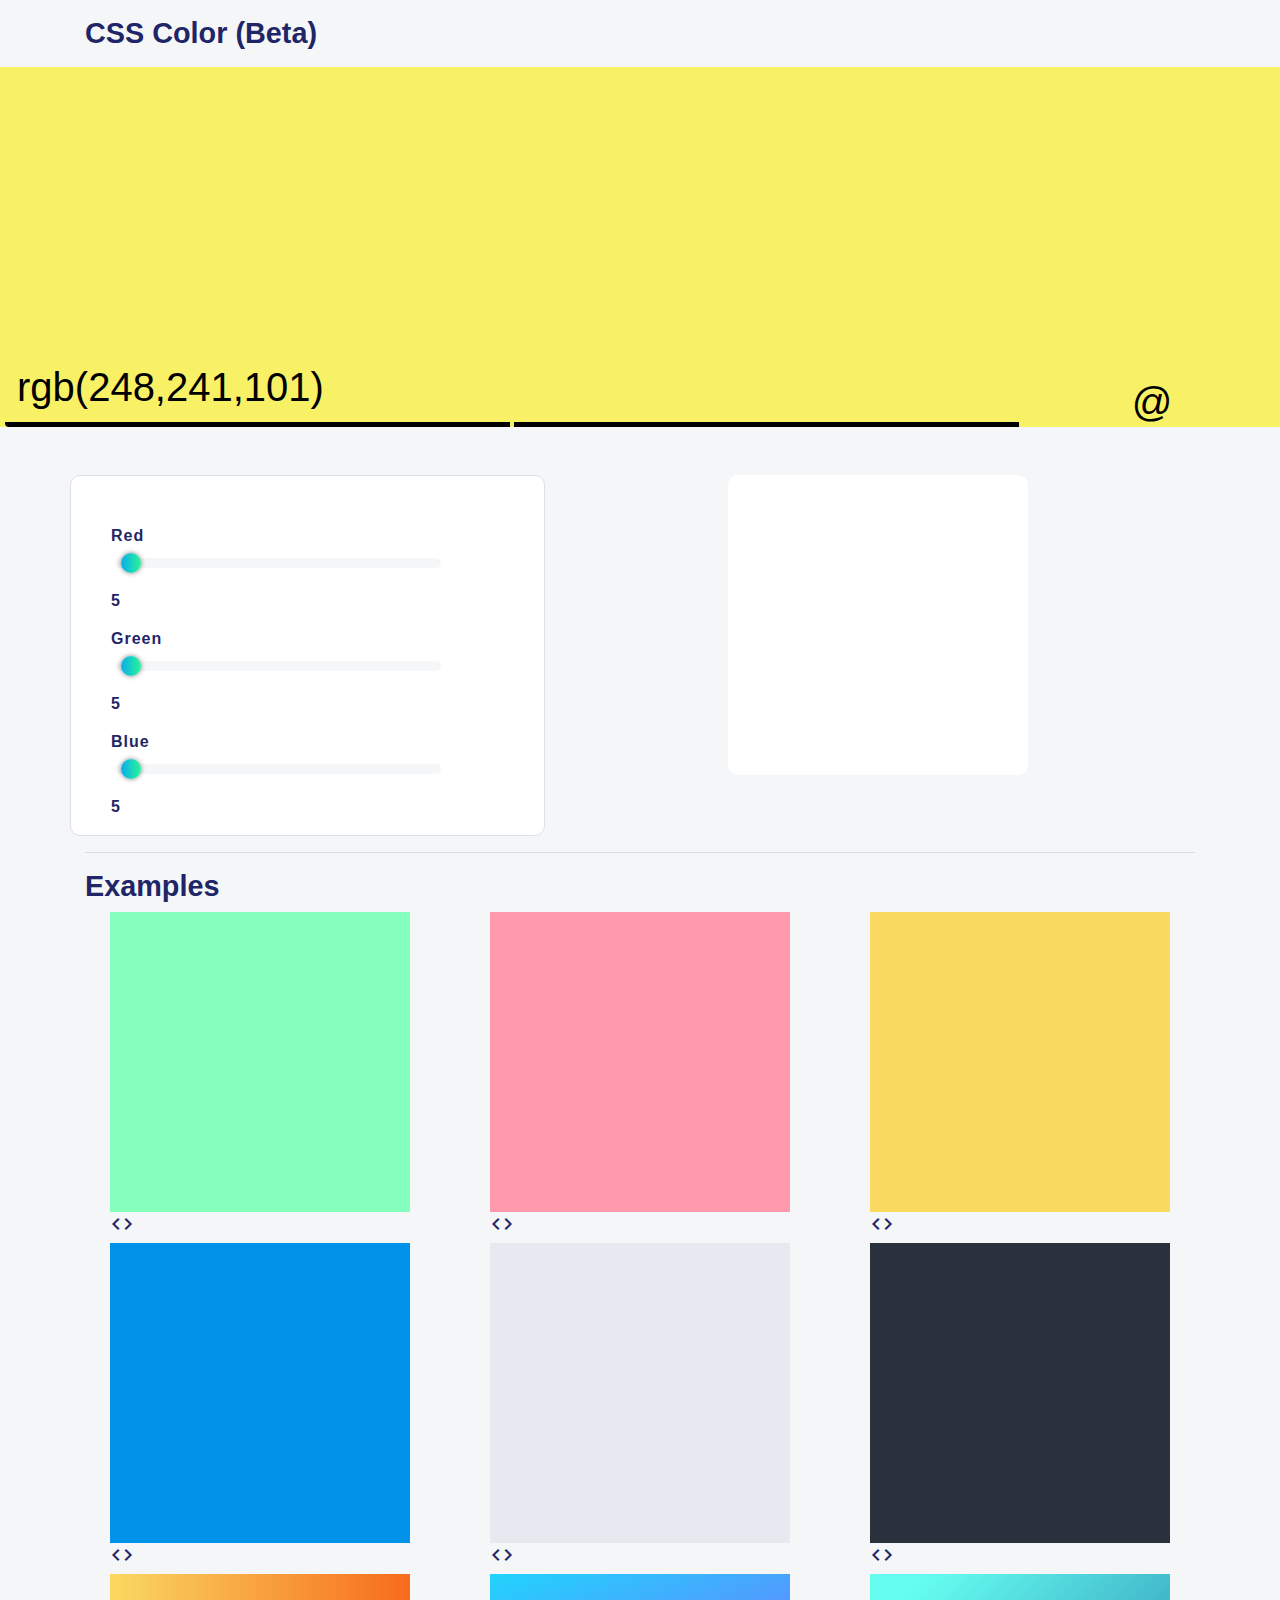
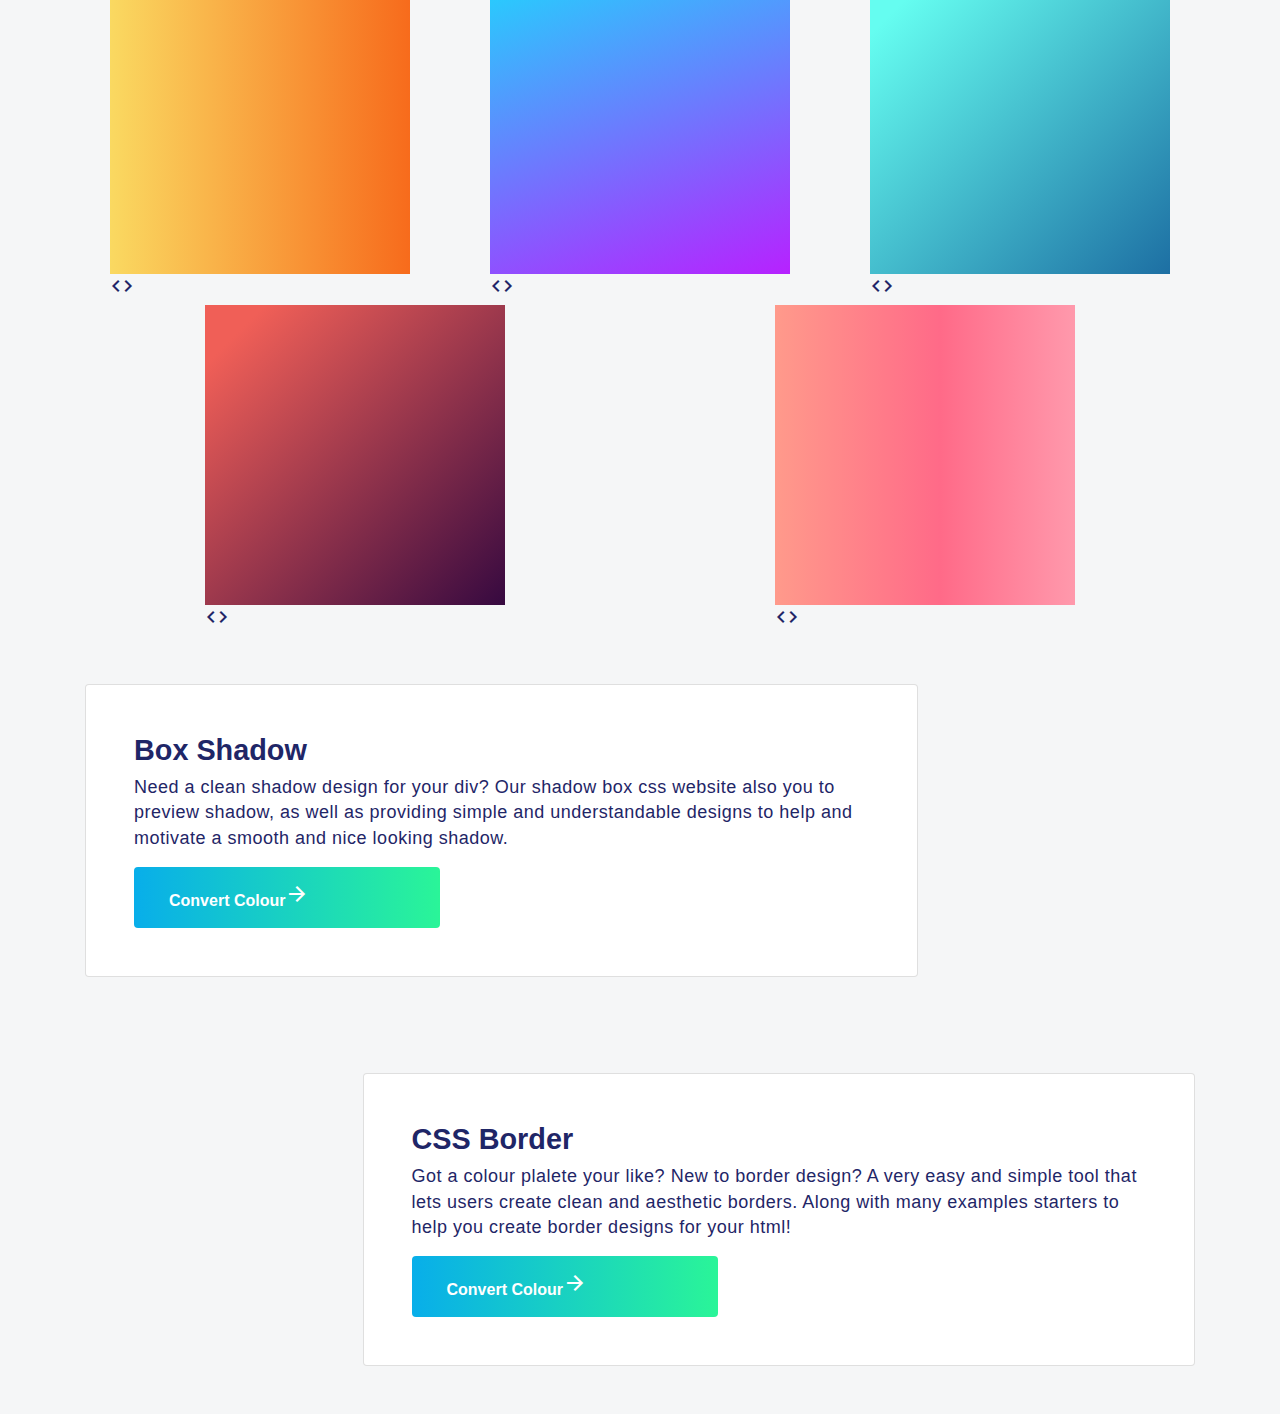
==== index.html @ cdd88bc0 "beta" ====
<!DOCTYPE html>
<html>
    <head>
        <title></title>

        <meta charset="utf-8">
        <meta name="viewport" content="width=device-width, initial-scale=1, shrink-to-fit=no">

        <link href="https://maxcdn.bootstrapcdn.com/bootstrap/4.0.0-alpha.6/css/bootstrap.min.css" rel="stylesheet">
        <link href="https://fonts.googleapis.com/icon?family=Material+Icons" rel="stylesheet">

        <link type="text/css" href="style.css" rel="stylesheet">
        <style>
            .control-btn {
                background: #f5f6f7;
                outline: none;
            }

            .form-control {
                width: 100px;
                display: inline-block;
                margin: 5px;
            }

            #target {
                margin: auto;
                box-sizing: content-box;
                background: #ffffff;
                border-radius: 5px 5px 5px 5px;
                height: 300px;
                width: 300px;
                padding: 30px;
            }

            .wrapper {
                display: table;
                margin: 0 auto;
            }

            .base {
                box-sizing: content-box;
                height: 300px;
                width: 300px;
                background: #ffffff;
            }

            #preview-shadow {
                height: 175px;
                width: 90px;
                background-color: white;
                box-shadow: 0 1px 3px rgba(0,0,0,0.12), 0 1px 2px rgba(0,0,0,0.24);
                margin-right: 30px;
                margin-left: 5px;

            }

            .input-group {
                /* height: 50px;
                font-size: 40px;
                color: black; */
                /* display: flex; */

            }

            #colour-strip {
                height: 40vh;
                width: 100%;
                display: flex;
                font-size: 40px;
                color: black;
            }

            .colour-input {
                width: 80%;
                font-size: 40px;
                color: black;
                background-color: transparent;
                border: none;
                border-bottom: 5px solid black;
                margin-top: auto;
                float: left;

            }

            .colour-input:focus {
                background-color: transparent;
                color: black;
                border-bottom: 5px solid black;
                outline: none;
            }

            #colour-search {
                width: 20%;
                float: left;
                background-color: transparent;
                border: none;
                height: 50px;
                margin-top: auto;
                /* border-bottom: 5px solid black; */
                line-height: 70%;
            }

            #colour-search:focus {
                outline: none;
            }

            #colour-display {
                height: 300px;
                width: 300px;
                border-radius: 10px;
                background-color: white;
            }

            /* Examples */
            #colour-plain-one { background-color: #85FFBD; }
            #colour-plain-one:hover { box-shadow: 0px 0px 61px 2px #85FFBD; }
            #colour-plain-two { background-color: #FF99AC; }
            #colour-plain-two:hover { box-shadow: 0px 0px 61px 2px #FF99AC; }
            #colour-plain-three { background-color: #FBDA61; }
            #colour-plain-three:hover { box-shadow: 0px 0px 61px 2px #FBDA61; }
            #colour-plain-four { background-color: #0093E9; }
            #colour-plain-four:hover { box-shadow: 0px 0px 61px 2px #0093E9; }
            #colour-plain-five { background-color: #e6e9f0; }
            #colour-plain-five:hover { box-shadow: 0px 0px 61px 2px #e6e9f0; }
            #colour-plain-six { background-color: #29323c; }
            #colour-plain-six:hover { box-shadow: 0px 0px 61px 2px #29323c; }

            #colour-gradient-one { background-image: linear-gradient(90deg, #FAD961 0%, #F76B1C 100%); }
            #colour-gradient-two { background-image: linear-gradient(-20deg, #b721ff 0%, #21d4fd 100%); }
            #colour-gradient-three { background-image: linear-gradient( 135deg, #65FDF0 10%, #1D6FA3 100%); }
            #colour-gradient-four { background-image: linear-gradient( 135deg, #F05F57 10%, #360940 100%); }
            #colour-gradient-five { background-image: linear-gradient(90deg, #FF9A8B 0%, #FF6A88 55%, #FF99AC 100%); }


        </style>

    </head>
    <body>
        <div class="container pt-3 pb-2">
            <h1>CSS Color (Beta)</h1>
        </div>

        <div id="colour-strip" class="">
            <div class="input-group">
                <input id="colour-rgb-input" class="form-control colour-input" type="text" value="rgb(248,241,101)" placeholder="rgb(248,241,101)">
                <input id="colour-hex-input" class="form-control colour-input" type="text" value="" placeholder=""> <!-- #F8F165 -->
                <button id="colour-search" type="button" name="button">@</button>
            </div>
        </div>

        <div id="errorMsg" class="text-center"></div>

        <div class="container pt-5">
            <div class="row">
                <div id="controls" class="card col-5">
                    <h3>Red</h3>
                    <input id="red-slider" class="" type="range" min="1" max="255" value="5">
                    <span id="red-value"class="range-value">5</span>
                    <h3>Green</h3>
                    <input id="green-slider" class="" type="range" min="1" max="255" value="5">
                    <span id="green-value"class="range-value">5</span>
                    <h3>Blue</h3>
                    <input id="blue-slider" class="" type="range" min="1" max="255" value="5">
                    <span id="blue-value"class="range-value">5</span>
                </div>
                <div class="col-7">
                    <div class="wrapper">
                        <div id="colour-display" class="">
                        </div>
                    </div>
                    <div class="wrapper">
                        <code id="color-code" class=""></code>
                    </div>
                </div>
            </div> <!-- row -->
        </div> <!-- container -->

        <div class="container">
            <hr>
            <h1>Examples</h1>

            <!-- radius -->
            <div class="row">
                <div class="wrapper">
                    <div id="colour-plain-one" class="base"></div>
                        <i class="material-icons code" code="#85FFBD">code</i>
                </div>

                <div class="wrapper">
                    <div id="colour-plain-two" class="base"></div>
                        <i class="material-icons code" code="#FF99AC">code</i>
                </div>

                <div class="wrapper">
                    <div id="colour-plain-three" class="base"></div>
                        <i class="material-icons code" code="#FBDA61">code</i>
                </div>

                <div class="wrapper">
                    <div id="colour-plain-four" class="base"></div>
                        <i class="material-icons code" code="#0093E9">code</i>
                </div>

                <div class="wrapper">
                    <div id="colour-plain-five" class="base"></div>
                        <i class="material-icons code" code="#e6e9f0">code</i>
                </div>

                <div class="wrapper">
                    <div id="colour-plain-six" class="base"></div>
                        <i class="material-icons code" code="#29323c">code</i>
                </div>

                <!-- gradient -->
                <div class="wrapper">
                    <div id="colour-gradient-one" class="base"></div>
                        <i class="material-icons code" code="linear-gradient(90deg, #FAD961 0%, #F76B1C 100%)">code</i>
                </div>

                <div class="wrapper">
                    <div id="colour-gradient-two" class="base"></div>
                        <i class="material-icons code" code="linear-gradient(-20deg, #b721ff 0%, #21d4fd 100%)">code</i>
                </div>

                <div class="wrapper">
                    <div id="colour-gradient-three" class="base"></div>
                        <i class="material-icons code" code="linear-gradient( 135deg, #65FDF0 10%, #1D6FA3 100%)">code</i>
                </div>

                <div class="wrapper">
                    <div id="colour-gradient-four" class="base"></div>
                        <i class="material-icons code" code="linear-gradient( 135deg, #F05F57 10%, #360940 100%)">code</i>
                </div>

                <div class="wrapper">
                    <div id="colour-gradient-five" class="base"></div>
                        <i class="material-icons code" code="background-image: linear-gradient(90deg, #FF9A8B 0%, #FF6A88 55%, #FF99AC 100%)">code</i>
                </div>

            </div>  <!-- row -->
        </div> <!-- container -->


        <div id="otherCSSFeatures" class="container">

        </div> <!-- container -->

        <script type="text/javascript" src="asset/shadowPreview.js"></script>
        <script type="text/javascript" src="asset/borderPreview.js"></script>
        <script>
            document.getElementById('otherCSSFeatures').appendChild(generateShadowPreview('float-left'));
            document.getElementById('otherCSSFeatures').appendChild(generateBorderPreview('float-right'));
        </script>

        <script src="https://code.jquery.com/jquery-3.3.1.js" crossorigin="anonymous"></script>
        <script src="https://cdnjs.cloudflare.com/ajax/libs/popper.js/1.14.7/umd/popper.min.js" crossorigin="anonymous"></script>
        <script src="https://stackpath.bootstrapcdn.com/bootstrap/4.3.1/js/bootstrap.min.js" crossorigin="anonymous"></script>

        <script type="text/javascript" src="script/colour.js"></script>
    </body>
    </html>
---- style.css ----
/* top right bottom left */

:root {
    --main-bg-color: #f5f6f7;
    --main-font-color: #1f2667;
}

body {
    font-family: "Work Sans", "Helvetica Neue", "Helvetica", Helvetica, Arial, sans-serif;
    background-color: var(--main-bg-color);
    color: var(--main-font-color);
}

h1 {
    font-weight: 900;
    font-size: 1.8em;
    /* margin: 10px 0 10px 50px; */
}

h3 {
    font-weight: 900;
    font-size: 1em;
    letter-spacing: 1px;
}

p {
    font-size: 18px;
    font-weight: 400;
    line-height: 1.4;
    letter-spacing: 0.5px;
}

#controls {
    background-color: white;
    border-radius: 10px;
    border: 1px solid #dae0e6;
    padding: 50px 0 0 40px;
}

/* Input Slider */
input[type="range"]{
    -webkit-appearance:none;
    width: 75%;
    height: 10px;

    margin: 5px;
    display: inline-block;
    background: #f5f6f7;

    border-radius: 5px;
    outline: none;
}

input[type="range"]::-webkit-slider-thumb{
    -webkit-appearance:none;
    width: 20px;
    height: 20px;

    position: relative;
    background-image: linear-gradient(270deg, #2AF598 0%, #08AEEA 100%);

    /* border: 1px solid black; */
    border-radius: 10px;
    box-shadow: 0 0 5px 0 rgba(0,0,0,0.5);
}

.range-value {
    font-weight: 900;
    font-size: 1em;

    line-height: 3.5;
    letter-spacing: 1px;
}


/* Cards at the end */
.preview-btn {
    padding: 15px 35px 15px 35px;
    background-color: #2AF598;
    background-image: linear-gradient(270deg, #2AF598 0%, #08AEEA 100%);
    color: white;
    font-weight: 900;
    border: 0;
}

.preview-btn a {
    text-decoration: none;
    color: inherit;
}

.preview-btn a:hover {
    outline: none;
    text-decoration: none;
    color: inherit;
}

.preview-btn:hover:active {
    outline: none;
    background-image: linear-gradient(270deg, #2AF598 0%, #08AEEA 100%);
}
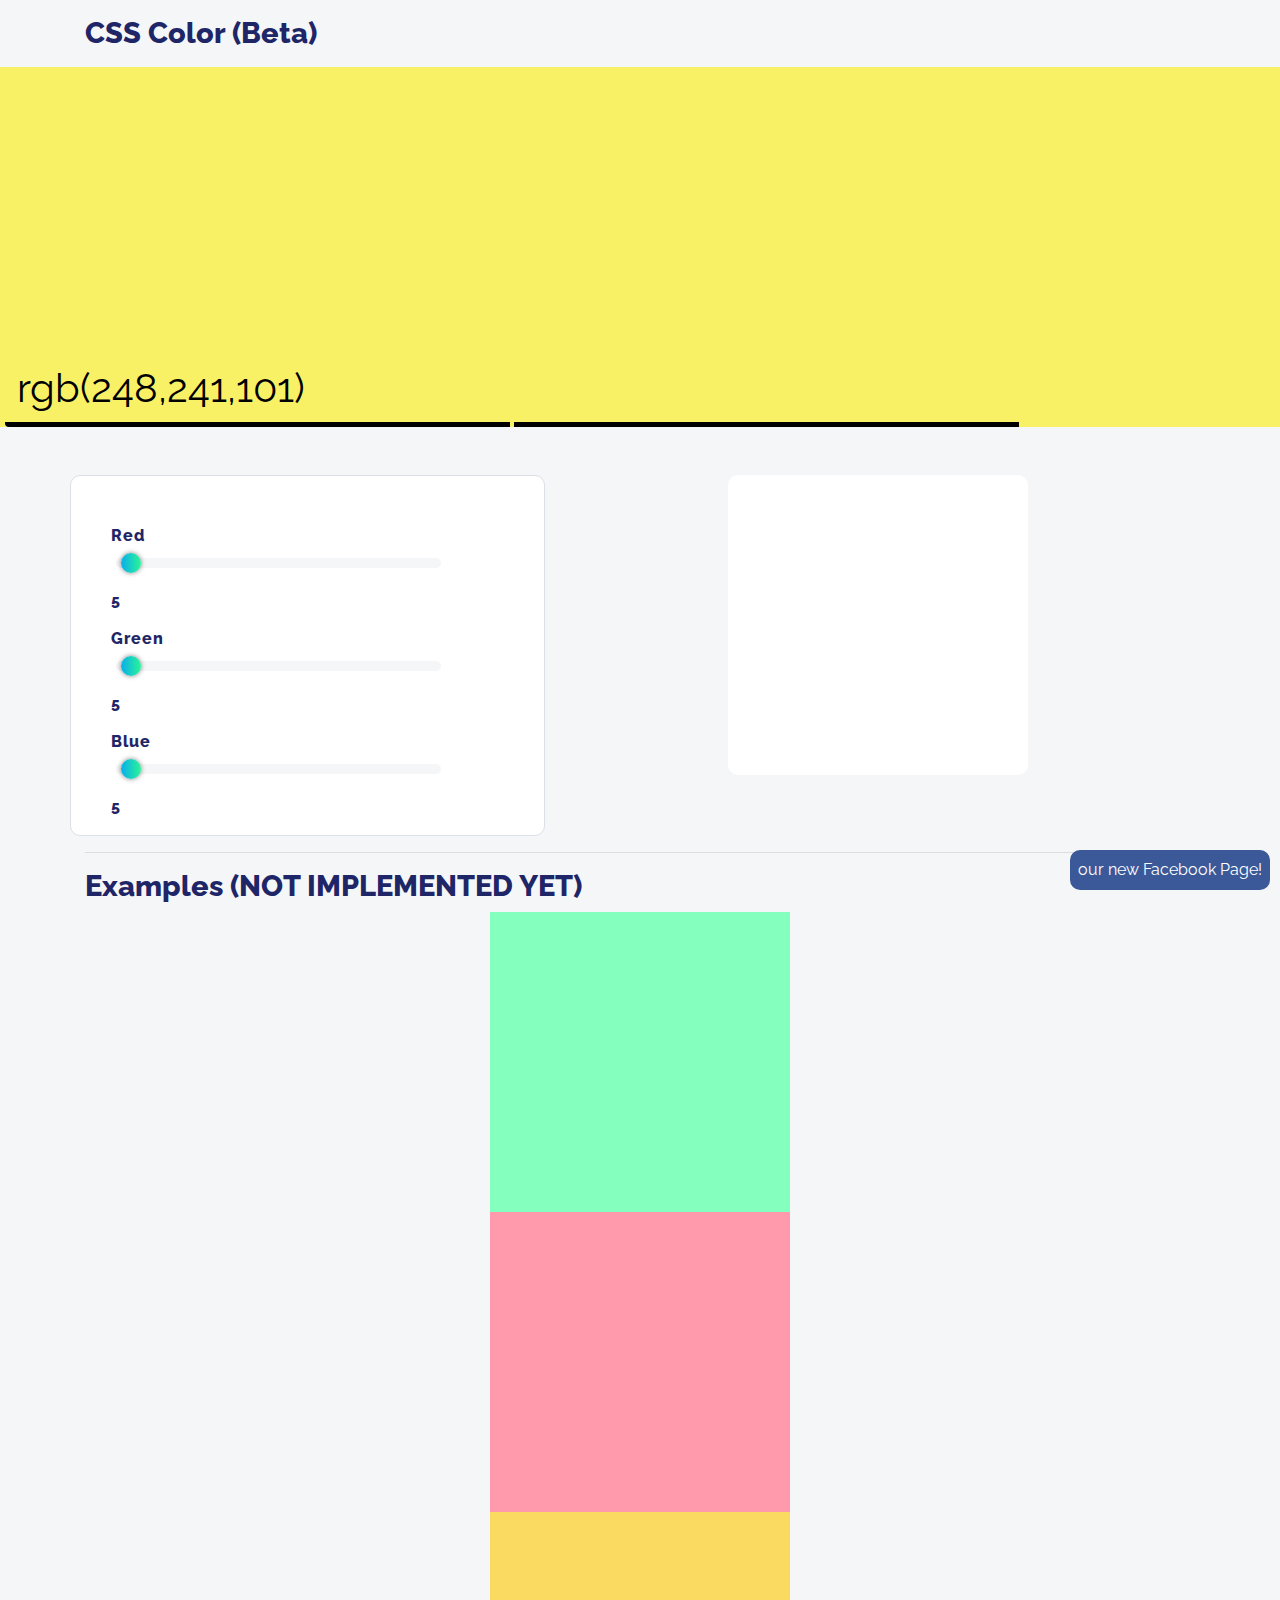
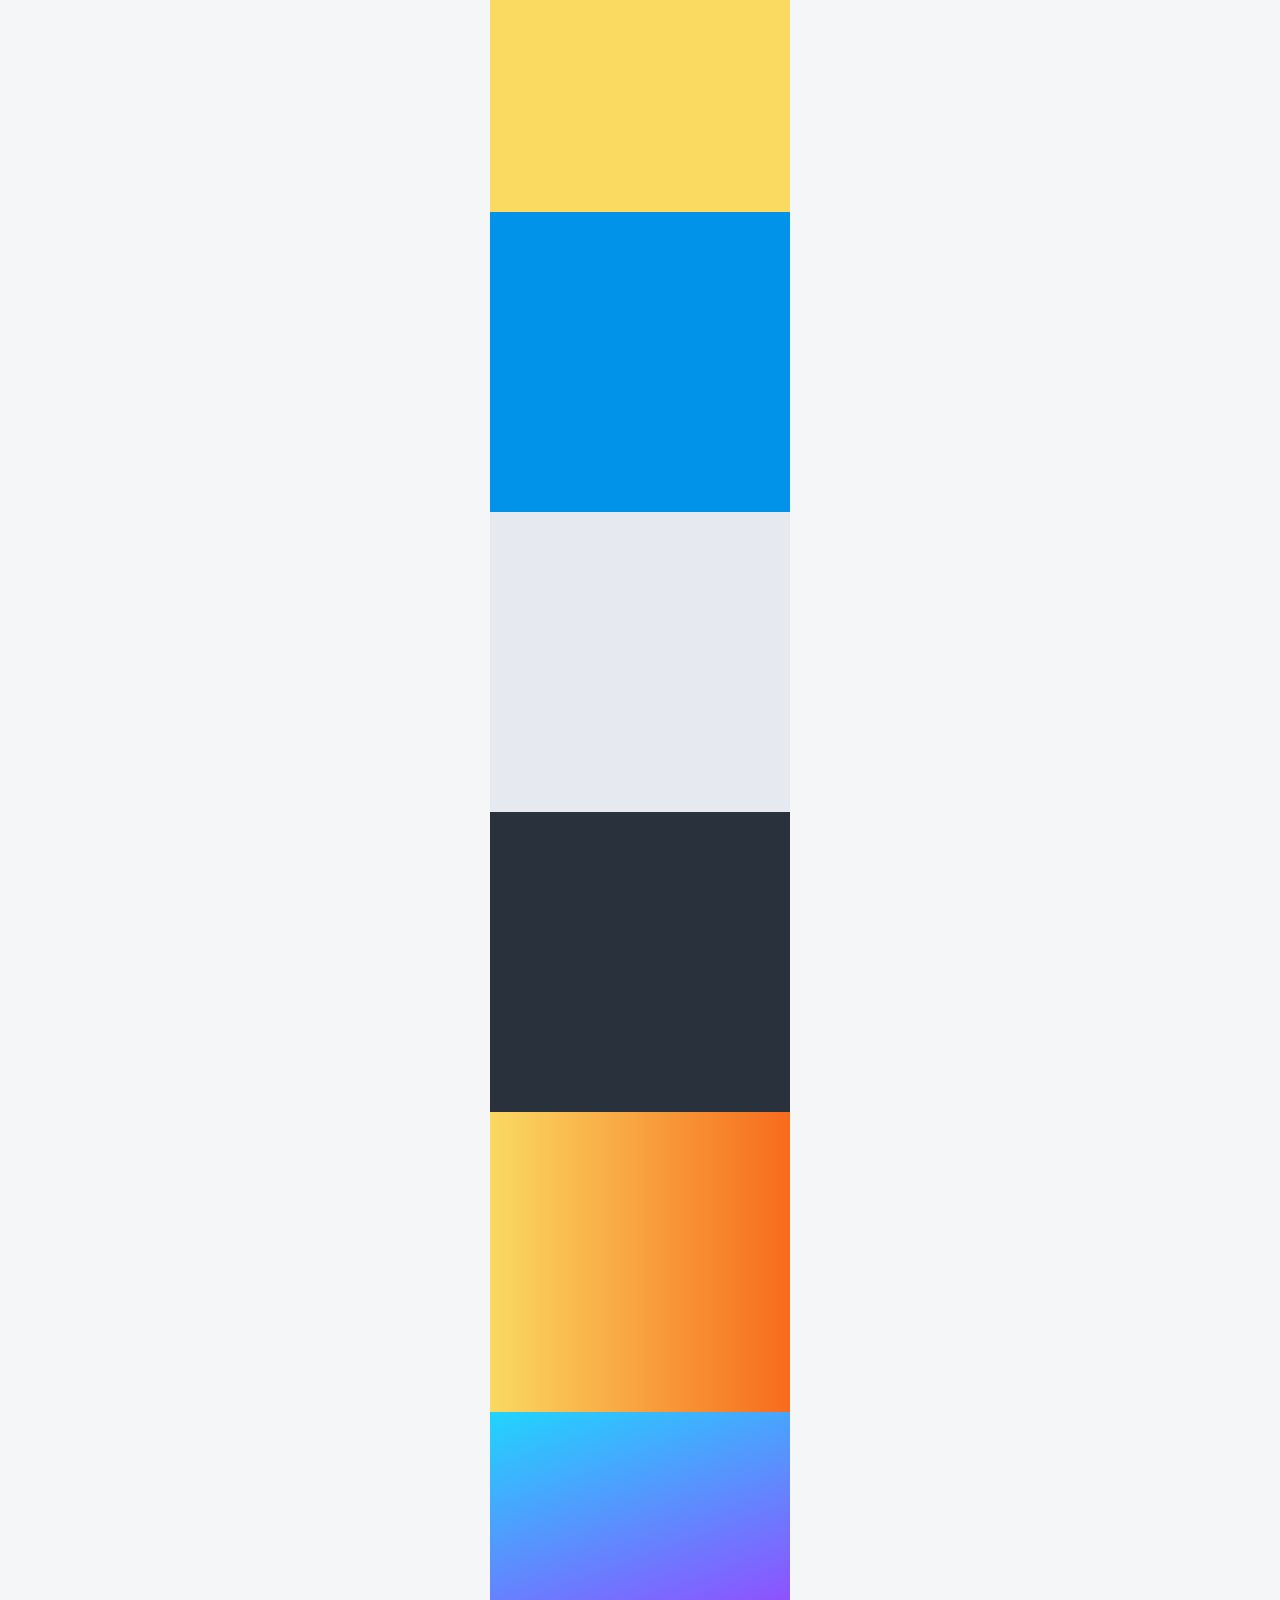
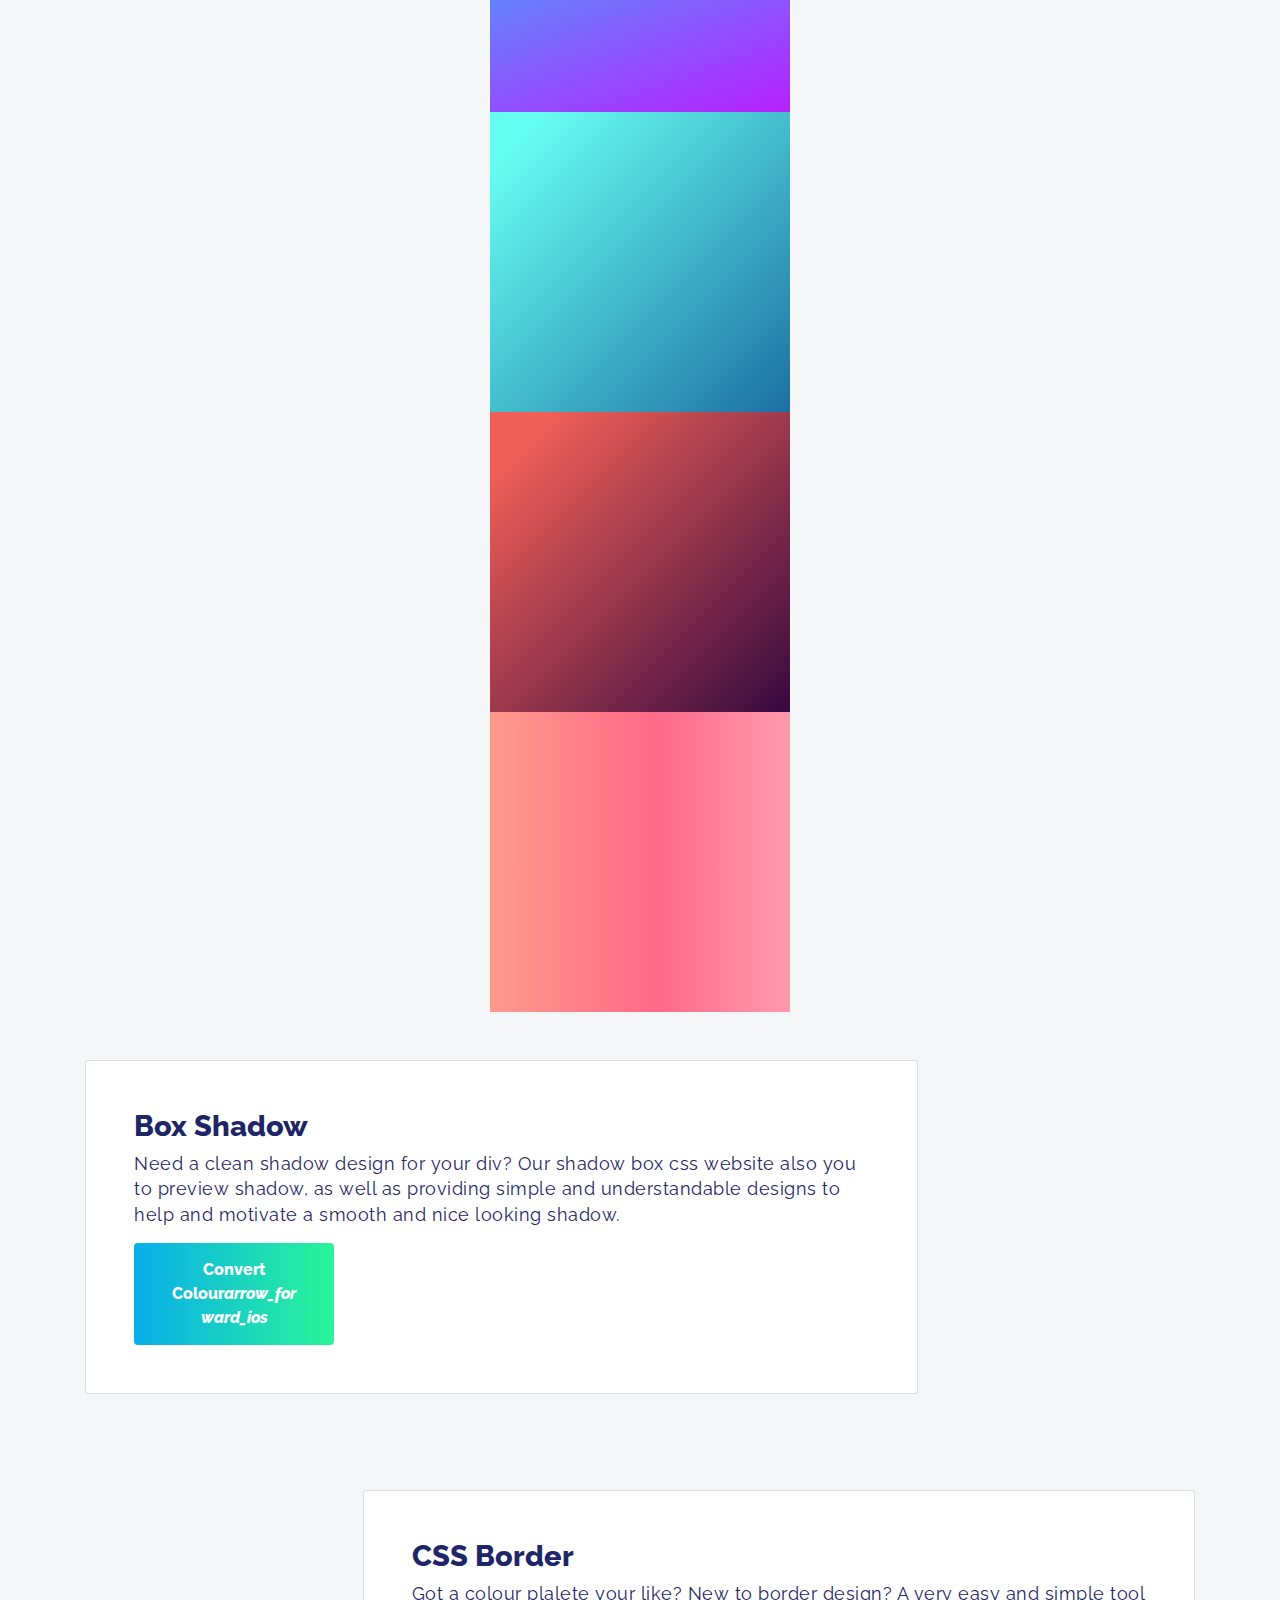
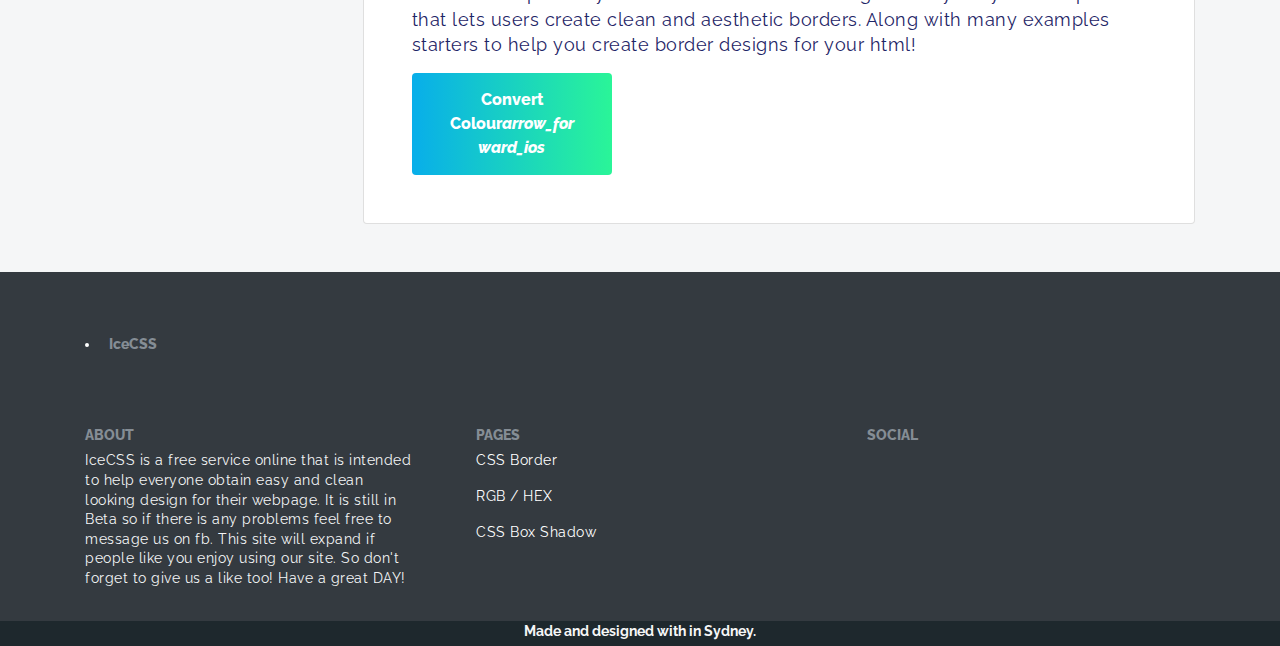
==== commit c4470321: "displaying code implemented" ====
--- a/index.html
+++ b/index.html
@@ -1,13 +1,14 @@
 <!DOCTYPE html>
 <html>
     <head>
-        <title></title>
+        <title>Colour</title>
+        <link rel="icon" href="logo/favicon.png">
 
         <meta charset="utf-8">
         <meta name="viewport" content="width=device-width, initial-scale=1, shrink-to-fit=no">
 
         <link href="https://maxcdn.bootstrapcdn.com/bootstrap/4.0.0-alpha.6/css/bootstrap.min.css" rel="stylesheet">
-        <link href="https://fonts.googleapis.com/icon?family=Material+Icons" rel="stylesheet">
+        <link href="https://use.fontawesome.com/releases/v5.1.0/css/all.css" integrity="sha384-lKuwvrZot6UHsBSfcMvOkWwlCMgc0TaWr+30HWe3a4ltaBwTZhyTEggF5tJv8tbt" crossorigin="anonymous" rel="stylesheet">
 
         <link type="text/css" href="style.css" rel="stylesheet">
         <style>
@@ -42,24 +43,6 @@
                 height: 300px;
                 width: 300px;
                 background: #ffffff;
-            }
-
-            #preview-shadow {
-                height: 175px;
-                width: 90px;
-                background-color: white;
-                box-shadow: 0 1px 3px rgba(0,0,0,0.12), 0 1px 2px rgba(0,0,0,0.24);
-                margin-right: 30px;
-                margin-left: 5px;
-
-            }
-
-            .input-group {
-                /* height: 50px;
-                font-size: 40px;
-                color: black; */
-                /* display: flex; */
-
             }
 
             #colour-strip {
@@ -96,13 +79,10 @@
                 border: none;
                 height: 50px;
                 margin-top: auto;
-                /* border-bottom: 5px solid black; */
                 line-height: 70%;
             }
 
-            #colour-search:focus {
-                outline: none;
-            }
+            #colour-search:focus { outline: none; }
 
             #colour-display {
                 height: 300px;
@@ -131,7 +111,6 @@
             #colour-gradient-four { background-image: linear-gradient( 135deg, #F05F57 10%, #360940 100%); }
             #colour-gradient-five { background-image: linear-gradient(90deg, #FF9A8B 0%, #FF6A88 55%, #FF99AC 100%); }
 
-
         </style>
 
     </head>
@@ -140,11 +119,11 @@
             <h1>CSS Color (Beta)</h1>
         </div>
 
-        <div id="colour-strip" class="">
+        <div id="colour-strip">
             <div class="input-group">
                 <input id="colour-rgb-input" class="form-control colour-input" type="text" value="rgb(248,241,101)" placeholder="rgb(248,241,101)">
                 <input id="colour-hex-input" class="form-control colour-input" type="text" value="" placeholder=""> <!-- #F8F165 -->
-                <button id="colour-search" type="button" name="button">@</button>
+                <button id="colour-search" type="button" name="button"><i class="fas fa-search"></i></button>
             </div>
         </div>
 
@@ -177,73 +156,135 @@
 
         <div class="container">
             <hr>
-            <h1>Examples</h1>
-
-            <!-- radius -->
+            <h1>Examples (NOT IMPLEMENTED YET)</h1>
+
             <div class="row">
                 <div class="wrapper">
                     <div id="colour-plain-one" class="base"></div>
-                        <i class="material-icons code" code="#85FFBD">code</i>
-                </div>
-
+                        <i class="fas fa-code"></i>
+                </div>
+<pre class="css-code p-3">
+    <span class="text-orange">.colour</span> {
+        <span class="text-red">background-color</span>: <span class="text-blue">#85FFBD</span>;
+    }
+</pre>
+            </div>
+            <div class="row">
                 <div class="wrapper">
                     <div id="colour-plain-two" class="base"></div>
-                        <i class="material-icons code" code="#FF99AC">code</i>
-                </div>
-
+                        <i class="fas fa-code"></i>
+                </div>
+<pre class="css-code p-3">
+    <span class="text-orange">.colour</span> {
+        <span class="text-red">background-color</span>: <span class="text-blue">#FF99AC</span>;
+    }
+</pre>
+            </div>
+            <div class="row">
                 <div class="wrapper">
                     <div id="colour-plain-three" class="base"></div>
-                        <i class="material-icons code" code="#FBDA61">code</i>
-                </div>
-
+                        <i class="fas fa-code"></i>
+                </div>
+<pre class="css-code p-3">
+    <span class="text-orange">.colour</span> {
+        <span class="text-red">background-color</span>: <span class="text-blue">#FBDA61</span>;
+    }
+</pre>
+            </div>
+            <div class="row">
                 <div class="wrapper">
                     <div id="colour-plain-four" class="base"></div>
-                        <i class="material-icons code" code="#0093E9">code</i>
-                </div>
-
+                        <i class="fas fa-code"></i>
+                </div>
+<pre class="css-code p-3">
+    <span class="text-orange">.colour</span> {
+        <span class="text-red">background-color</span>: <span class="text-blue">#0093E9</span>;
+    }
+</pre>
+            </div>
+            <div class="row">
                 <div class="wrapper">
                     <div id="colour-plain-five" class="base"></div>
-                        <i class="material-icons code" code="#e6e9f0">code</i>
-                </div>
-
+                        <i class="fas fa-code"></i>
+                </div>
+<pre class="css-code p-3">
+    <span class="text-orange">.colour</span> {
+        <span class="text-red">background-color</span>: <span class="text-blue">#e6e9f0</span>;
+    }
+</pre>
+
+            </div>
+            <div class="row">
                 <div class="wrapper">
                     <div id="colour-plain-six" class="base"></div>
-                        <i class="material-icons code" code="#29323c">code</i>
-                </div>
-
-                <!-- gradient -->
+                        <i class="fas fa-code"></i>
+                </div>
+<pre class="css-code p-3">
+    <span class="text-orange">.colour</span> {
+        <span class="text-red">background-color</span>: <span class="text-blue">#29323c</span>;
+    }
+</pre>
+            </div>
+            <div class="row">
                 <div class="wrapper">
                     <div id="colour-gradient-one" class="base"></div>
-                        <i class="material-icons code" code="linear-gradient(90deg, #FAD961 0%, #F76B1C 100%)">code</i>
-                </div>
-
+                        <i class="fas fa-code" code="linear-gradient(90deg, #FAD961 0%, #F76B1C 100%)"></i>
+                </div>
+<pre class="css-code p-3">
+    <span class="text-orange">.colour</span> {
+        <span class="text-red">background-image</span>: <span class="text-blue">linear-gradient(90deg, #FAD961 0%, #F76B1C 100%)</span>;
+    }
+</pre>
+            </div>
+            <div class="row">
                 <div class="wrapper">
                     <div id="colour-gradient-two" class="base"></div>
-                        <i class="material-icons code" code="linear-gradient(-20deg, #b721ff 0%, #21d4fd 100%)">code</i>
-                </div>
-
+                        <i class="fas fa-code"></i>
+                </div>
+<pre class="css-code p-3">
+    <span class="text-orange">.colour</span> {
+        <span class="text-red">background-image</span>: <span class="text-blue">linear-gradient(-20deg, #b721ff 0%, #21d4fd 100%)</span>;
+    }
+</pre>
+            </div>
+            <div class="row">
                 <div class="wrapper">
                     <div id="colour-gradient-three" class="base"></div>
-                        <i class="material-icons code" code="linear-gradient( 135deg, #65FDF0 10%, #1D6FA3 100%)">code</i>
-                </div>
-
+                        <i class="fas fa-code"></i>
+                </div>
+<pre class="css-code p-3">
+    <span class="text-orange">.colour</span> {
+        <span class="text-red">background-image</span>: <span class="text-blue">linear-gradient( 135deg, #65FDF0 10%, #1D6FA3 100%)</span>;
+    }
+</pre>
+            </div>
+            <div class="row">
                 <div class="wrapper">
                     <div id="colour-gradient-four" class="base"></div>
-                        <i class="material-icons code" code="linear-gradient( 135deg, #F05F57 10%, #360940 100%)">code</i>
-                </div>
-
+                        <i class="fas fa-code"></i>
+                </div>
+<pre class="css-code p-3">
+    <span class="text-orange">.colour</span> {
+        <span class="text-red">background-image</span>: <span class="text-blue">linear-gradient( 135deg, #F05F57 10%, #360940 100%)</span>;
+    }
+</pre>
+            </div>
+            <div class="row">
                 <div class="wrapper">
                     <div id="colour-gradient-five" class="base"></div>
-                        <i class="material-icons code" code="background-image: linear-gradient(90deg, #FF9A8B 0%, #FF6A88 55%, #FF99AC 100%)">code</i>
-                </div>
-
+                        <i class="fas fa-code"></i>
+                </div>
+<pre class="css-code p-3">
+    <span class="text-orange">.colour</span> {
+        <span class="text-red">background-image</span>: <span class="text-blue">linear-gradient(90deg, #FF9A8B 0%, #FF6A88 55%, #FF99AC 100%)</span>;
+    }
+</pre>
             </div>  <!-- row -->
         </div> <!-- container -->
 
-
         <div id="otherCSSFeatures" class="container">
 
-        </div> <!-- container -->
+        </div>
 
         <script type="text/javascript" src="asset/shadowPreview.js"></script>
         <script type="text/javascript" src="asset/borderPreview.js"></script>
@@ -252,10 +293,50 @@
             document.getElementById('otherCSSFeatures').appendChild(generateBorderPreview('float-right'));
         </script>
 
+        <div class="footer card">
+            <div class="container pt-5">
+                <img id="footer-icon" src="logo/icon-footer.svg" height="60px" alt="">
+                <h1 class="footer-title p-3">IceCSS</h1>
+
+                <div class="row mt-5 mb-3">
+                    <div class="col">
+                        <h1 class="footer-title">ABOUT</h1>
+                        <p class="footer-text">IceCSS is a free service online that is intended to help
+                        everyone obtain easy and clean looking design for their webpage. It is still in Beta
+                        so if there is any problems feel free to message us on fb. This site will expand if
+                        people like you enjoy using our site. So don't forget to give us a like too! Have a great DAY!</p>
+                    </div>
+                    <div class="col pl-5">
+                        <h1 class="footer-title">PAGES</h1>
+                        <p class="footer-text"><a class="link" href="border.html">CSS Border</a></p>
+                        <p class="footer-text"><a class="link" href="index.html">RGB / HEX</a></p>
+                        <p class="footer-text"><a class="link" href="shadow.html">CSS Box Shadow</a></p>
+                    </div>
+                    <div class="col pl-5">
+                        <h1 class="footer-title">SOCIAL</h1>
+                        <div class="fa-2x">
+                            <a href="https://www.facebook.com/IceCss-113759786670650/"><i class="fab fa-facebook-f"></i></a>
+                            <a href=""><i class="fab fa-twitter"></i></a>
+                            <a href=""><i class="fab fa-linkedin-in"></i></a>
+                            <a href=""><i class="fab fa-github"></i></a>
+                        </div>
+                    </div>
+                </div>
+            </div>
+            <div class="made-with-love card text-center">
+                Made and designed with <i class="fas fa-heart"></i> in Sydney.
+            </div>
+        </div>
+
+        <a id="fixedMsg" href="https://www.facebook.com/IceCss-113759786670650/" class="new text-center p-2" target="_blank">
+            <i class="far fa-thumbs-up"></i> our new Facebook Page!
+        </a>
+
         <script src="https://code.jquery.com/jquery-3.3.1.js" crossorigin="anonymous"></script>
         <script src="https://cdnjs.cloudflare.com/ajax/libs/popper.js/1.14.7/umd/popper.min.js" crossorigin="anonymous"></script>
         <script src="https://stackpath.bootstrapcdn.com/bootstrap/4.3.1/js/bootstrap.min.js" crossorigin="anonymous"></script>
 
         <script type="text/javascript" src="script/colour.js"></script>
+        <script type="text/javascript" src="script/preview.js"></script>
     </body>
     </html>
--- a/style.css
+++ b/style.css
@@ -1,24 +1,31 @@
 /* top right bottom left */
+@import url('https://fonts.googleapis.com/css?family=Raleway:400,800&display=swap');
 
 :root {
     --main-bg-color: #f5f6f7;
     --main-font-color: #1f2667;
+    --default-bold: 800;
 }
 
 body {
-    font-family: "Work Sans", "Helvetica Neue", "Helvetica", Helvetica, Arial, sans-serif;
+    /* font-family: "Work Sans", "Helvetica Neue", "Helvetica", Helvetica, Arial, sans-serif; */
+    font-family: 'Raleway', sans-serif;
+
     background-color: var(--main-bg-color);
     color: var(--main-font-color);
 }
 
+a { color: white; text-decoration: none; }
+a:hover { color: inherit; text-decoration: inherit; }
+a:focus { color: inherit; text-decoration: inherit; }
+
 h1 {
-    font-weight: 900;
+    font-weight: var(--default-bold);
     font-size: 1.8em;
-    /* margin: 10px 0 10px 50px; */
 }
 
 h3 {
-    font-weight: 900;
+    font-weight: var(--default-bold);
     font-size: 1em;
     letter-spacing: 1px;
 }
@@ -30,14 +37,26 @@
     letter-spacing: 0.5px;
 }
 
+.fa-2x { font-size: 40px !important; }
+
 #controls {
     background-color: white;
     border-radius: 10px;
     border: 1px solid #dae0e6;
     padding: 50px 0 0 40px;
 }
-
-/* Input Slider */
+#border-css {
+    width: 100%;
+}
+
+/*
+ *  Input Range
+ *  - General
+ *  - Slider
+ *  - Range Value
+ */
+
+/* General */
 input[type="range"]{
     -webkit-appearance:none;
     width: 75%;
@@ -50,7 +69,7 @@
     border-radius: 5px;
     outline: none;
 }
-
+/* Slider */
 input[type="range"]::-webkit-slider-thumb{
     -webkit-appearance:none;
     width: 20px;
@@ -59,42 +78,172 @@
     position: relative;
     background-image: linear-gradient(270deg, #2AF598 0%, #08AEEA 100%);
 
-    /* border: 1px solid black; */
     border-radius: 10px;
     box-shadow: 0 0 5px 0 rgba(0,0,0,0.5);
 }
-
+/* Range Value */
 .range-value {
-    font-weight: 900;
+    font-weight: var(--default-bold);
     font-size: 1em;
 
     line-height: 3.5;
     letter-spacing: 1px;
 }
 
-
-/* Cards at the end */
+/*
+ *  Input Range
+ *  - Btn Design
+ *  - Link
+ *  - Arrow
+ */
+
+ /* Btn Design */
 .preview-btn {
+    width: 200px;
     padding: 15px 35px 15px 35px;
     background-color: #2AF598;
     background-image: linear-gradient(270deg, #2AF598 0%, #08AEEA 100%);
     color: white;
-    font-weight: 900;
+    font-weight: var(--default-bold);
     border: 0;
 }
-
+/* Link */
 .preview-btn a {
     text-decoration: none;
     color: inherit;
 }
-
 .preview-btn a:hover {
     outline: none;
     text-decoration: none;
     color: inherit;
 }
-
 .preview-btn:hover:active {
     outline: none;
     background-image: linear-gradient(270deg, #2AF598 0%, #08AEEA 100%);
 }
+/* Arrow */
+.move-arrow {
+    animation-duration: 2s;
+    animation-name: moveArrow;
+    animation-iteration-count: infinite;
+    animation-timing-function: ease-in-out;
+}
+@keyframes moveArrow {
+    50% { margin-left: 10px; }
+    100% { margin-left: 0px; }
+}
+.preview-align-icons {
+    margin-right: 70px;
+    margin-bottom: 10px;
+}
+
+/*
+ *  Preview
+ *  - Shadow
+ *  - Colour
+ *  - Border
+ */
+
+ /* Shadow */
+.preview-shadow-hover {
+    background-color: transparent;
+    border-radius: 10px;
+    box-shadow: 0 14px 28px rgba(0,0,0,0.25), 0 10px 10px rgba(0,0,0,0.22);
+}
+/* Colour */
+#preview-colour-wrapper {
+    margin-right: 70px;
+    margin-bottom: 10px;
+}
+/* Border */
+#preview-border-1 {
+    border-radius: 50px;
+    border: 5px solid blue;
+}
+#preview-border-2 {
+    border: 1px solid black;
+    border-radius: 10px;
+}
+
+/*
+    Footer
+    - General
+    - Logo
+    - Header
+    - Made With Love
+ */
+
+ /* General */
+.footer {
+    border: 0;
+    border-radius: 0;
+    color: var(--main-bg-color);
+    background-color: #343a40;
+    width: 100%;
+    font-size: 14px;
+}
+.footer-text { font-size: 14px; }
+/* Logo */
+#footer-icon {
+    border: 2px solid white;
+    border-radius: 10px;
+}
+/* Header */
+.footer-title {
+    font-weight: var(--default-bold);
+    font-size: 1.8em;
+    display: inline-block;
+    font-size: 14px;
+    color: #858d95;
+}
+/* Made With Love */
+.made-with-love {
+    height: 25px;
+    width: 100%;
+    background-color: #1e282d;
+
+    border: 0;
+    border-radius: 0;
+    color: var(--main-bg-color);
+    font-weight: bolder;
+
+    display: inline-block;
+}
+.fa-heart { color: pink; }
+
+/* FixedMsg */
+.new {
+  	position: fixed;
+  	background-color: #3B5998;
+  	border-radius: 10px;
+  	bottom: 10px;
+  	right: 10px;
+    color: white;
+    z-index: 5;
+}
+
+/* Code */
+.css-code {
+    display: none;
+    animation: fade-in 1s;
+}
+
+pre {
+    /* font-size: 16px; */
+    background-color: #282c35;
+    color: #aab1bf;
+    border-radius: 10px;
+
+    width: 800px;
+    /* height: 296px; */
+}
+
+.text-orange { color: #c18a59; }
+.text-red { color: #f25d6d; }
+.text-blue { color: #16b9c5; }
+.text-purple { color: #d761dc; }
+
+@keyframes fade-in {
+    from { opacity: 0; }
+    to   { opacity: 1; }
+}
